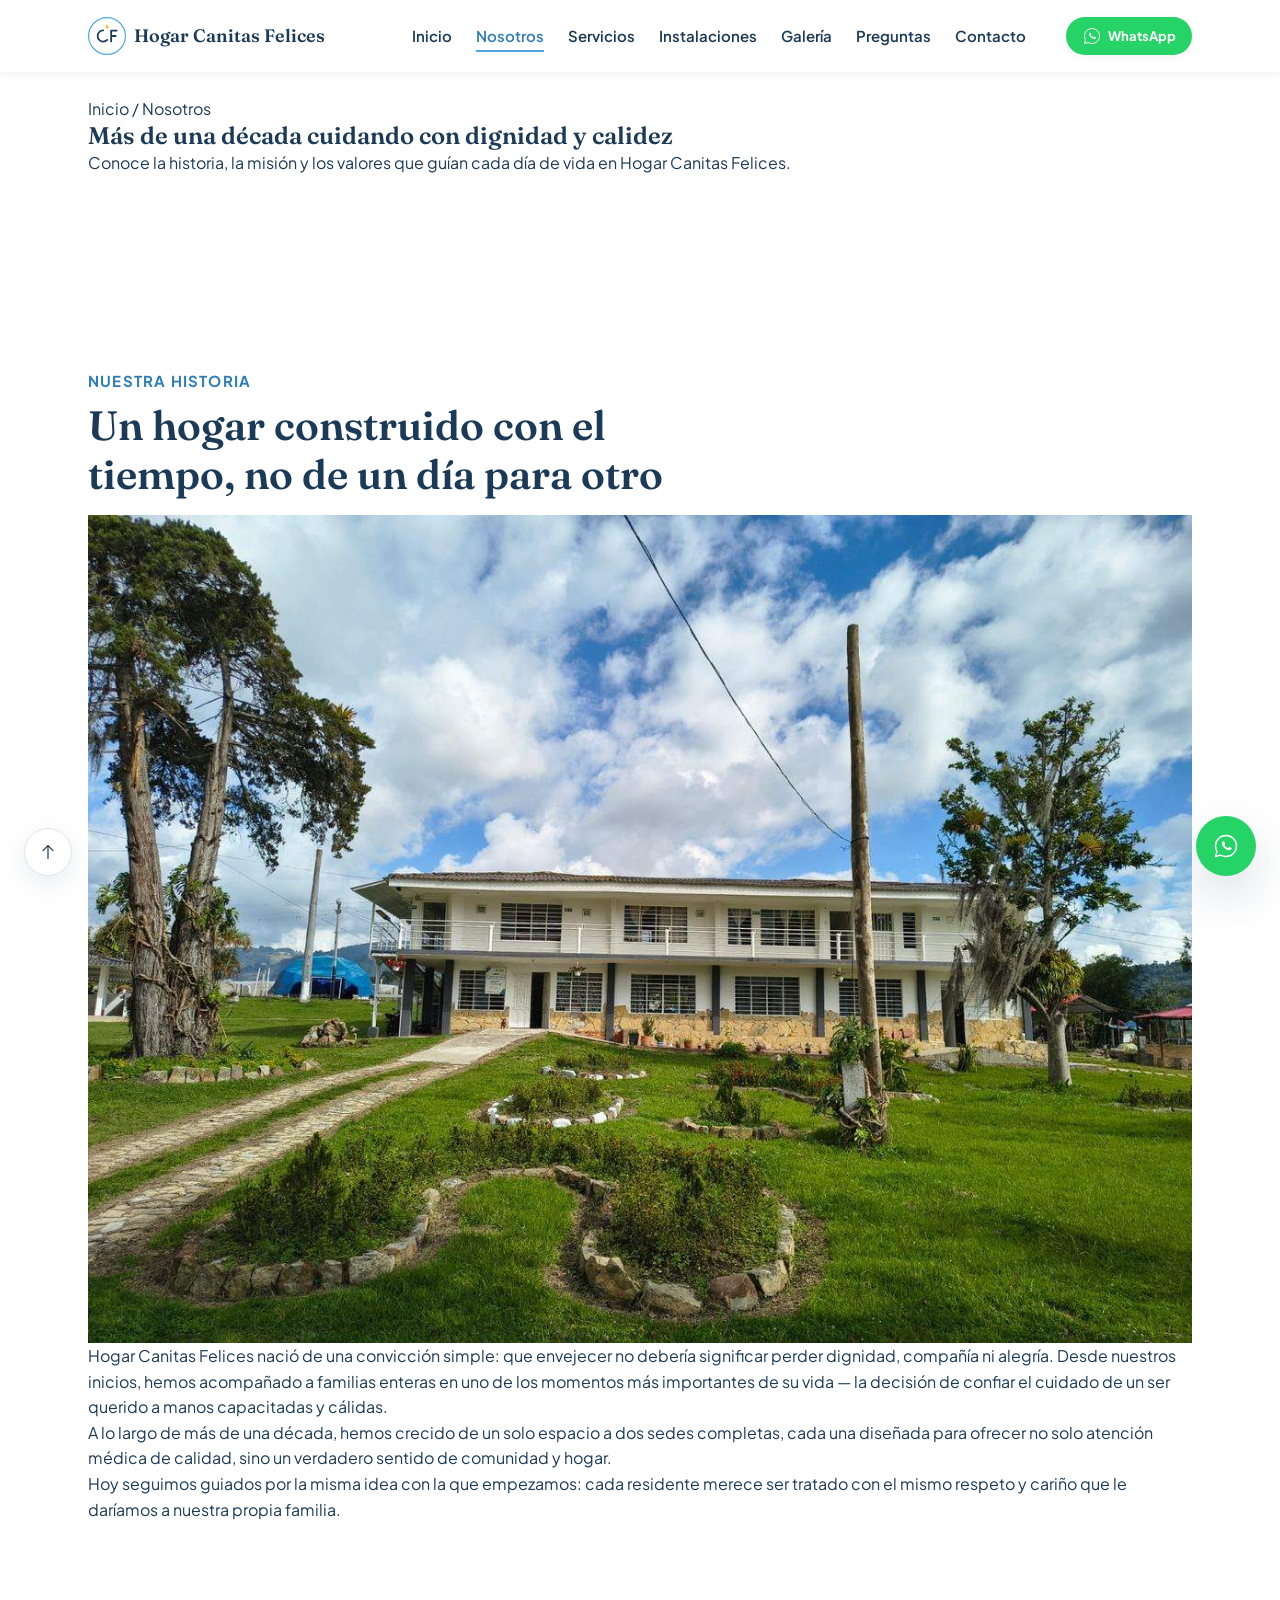
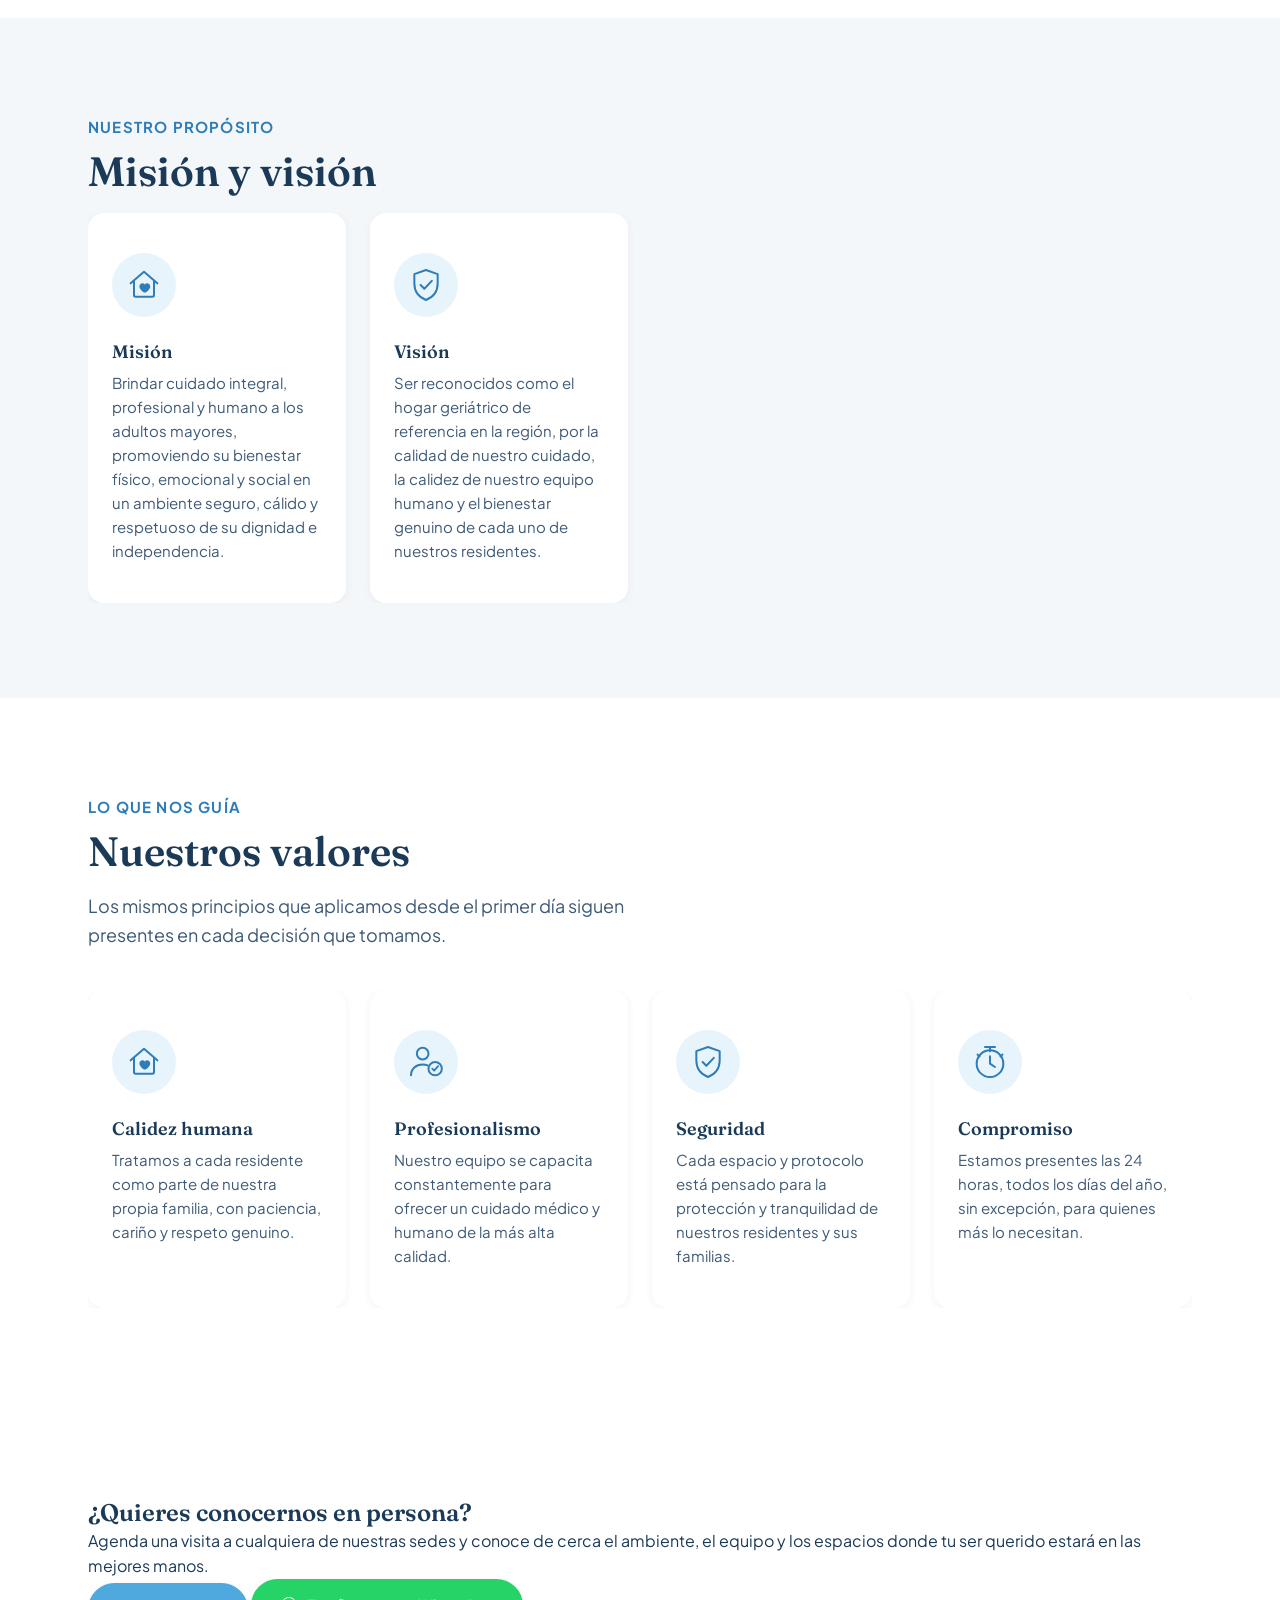
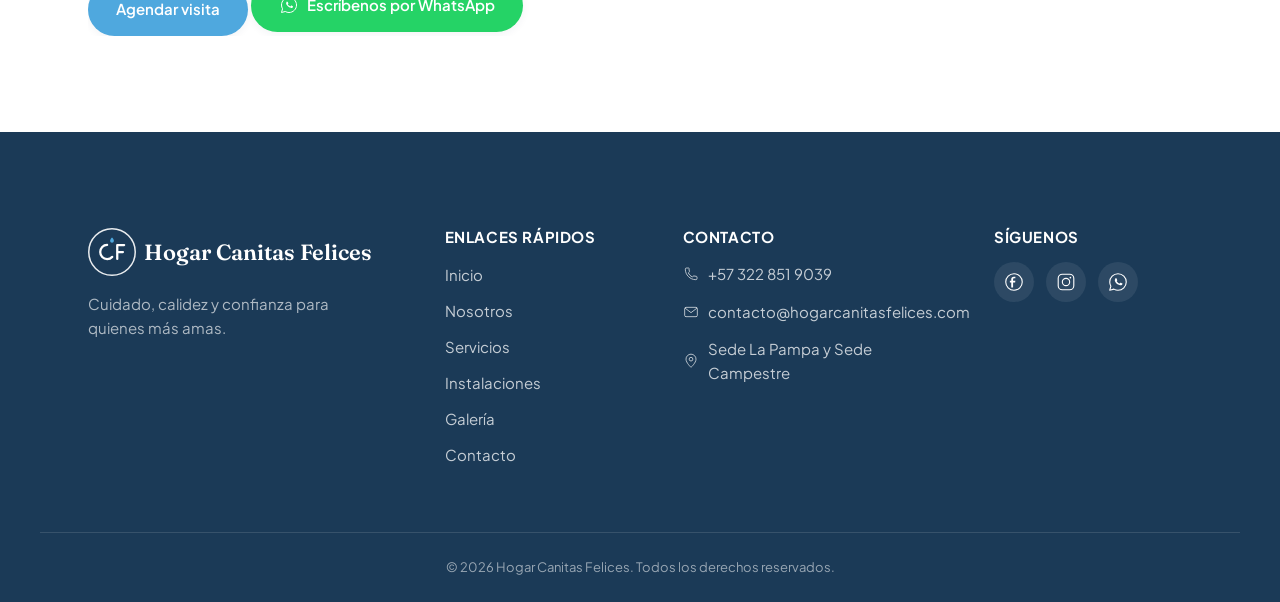
==== nosotros.html @ 900a6303 "fix(navbar): agregar variante --no-hero para paginas internas sin hero La navbar transparente (texto" ====
<!DOCTYPE html>
<html lang="es">
<head>
  <meta charset="UTF-8">
  <meta name="viewport" content="width=device-width, initial-scale=1.0">
  <title>Nosotros | Hogar Canitas Felices</title>
  <meta name="description" content="Conoce la historia, misión, visión y valores de Hogar Canitas Felices. Más de una década cuidando con dignidad y calidez a los adultos mayores.">
  <meta name="keywords" content="hogar geriátrico, historia, misión, visión, valores, Hogar Canitas Felices, cuidado adultos mayores">
  <meta name="author" content="Hogar Canitas Felices">
  <meta name="robots" content="index, follow">

  <!-- Open Graph -->
  <meta property="og:title" content="Nosotros | Hogar Canitas Felices">
  <meta property="og:description" content="Conoce nuestra historia, misión, visión y los valores que guían el cuidado de cada residente.">
  <meta property="og:type" content="website">
  <meta property="og:image" content="img/sedes/campestre/fachada.jpg">
  <meta property="og:locale" content="es_CO">

  <!-- Favicon -->
  <link rel="icon" type="image/x-icon" href="favicon.ico">

  <!-- Preconnect Google Fonts -->
  <link rel="preconnect" href="https://fonts.googleapis.com">
  <link rel="preconnect" href="https://fonts.gstatic.com" crossorigin>
  <link href="https://fonts.googleapis.com/css2?family=Fraunces:opsz,wght@9..144,400;9..144,500;9..144,600;9..144,700&family=Plus+Jakarta+Sans:wght@400;500;600;700&display=swap" rel="stylesheet">

  <!-- Hojas de estilo: mismas del Home + las específicas de esta página -->
  <link rel="stylesheet" href="css/styles.css">
  <link rel="stylesheet" href="css/loader.css">
  <link rel="stylesheet" href="css/navbar.css">
  <link rel="stylesheet" href="css/cards.css">
  <link rel="stylesheet" href="css/page-header.css">
  <link rel="stylesheet" href="css/content-blocks.css">
  <link rel="stylesheet" href="css/nosotros.css">
  <link rel="stylesheet" href="css/footer.css">
  <link rel="stylesheet" href="css/animations.css">
  <link rel="stylesheet" href="css/responsive.css">

  <noscript>
    <style>#loader { display: none !important; }</style>
  </noscript>
</head>
<body>

  <div id="loader" class="loader" role="status" aria-live="polite">
    <div class="loader__content">
      <img src="img/logo/logo.svg" alt="" class="loader__logo" width="56" height="56">
      <span class="loader__spinner" aria-hidden="true"></span>
      <span class="visually-hidden">Cargando Hogar Canitas Felices…</span>
    </div>
  </div>

  <a class="skip-link" href="#contenido-principal">Saltar al contenido principal</a>

  <!-- ===================== NAVBAR ===================== -->
  <header class="navbar navbar--no-hero" id="navbar">
    <div class="navbar__container">
      <a href="index.html" class="navbar__logo" aria-label="Hogar Canitas Felices, ir al inicio">
        <img src="img/logo/logo.svg" alt="Logotipo Hogar Canitas Felices" class="navbar__logo-img" width="48" height="48">
        <span class="navbar__logo-text">Hogar Canitas Felices</span>
      </a>

      <button class="navbar__toggle" id="navbarToggle" aria-label="Abrir menú de navegación" aria-expanded="false" aria-controls="navbarMenu">
        <span class="navbar__toggle-bar"></span>
        <span class="navbar__toggle-bar"></span>
        <span class="navbar__toggle-bar"></span>
      </button>

      <nav class="navbar__menu" id="navbarMenu" aria-label="Navegación principal">
        <ul class="navbar__list">
          <li class="navbar__item"><a href="index.html" class="navbar__link">Inicio</a></li>
          <li class="navbar__item"><a href="nosotros.html" class="navbar__link is-active" aria-current="page">Nosotros</a></li>
          <li class="navbar__item"><a href="servicios.html" class="navbar__link">Servicios</a></li>
          <li class="navbar__item"><a href="index.html#sedes" class="navbar__link">Instalaciones</a></li>
          <li class="navbar__item"><a href="index.html#galeria" class="navbar__link">Galería</a></li>
          <li class="navbar__item"><a href="index.html#faq" class="navbar__link">Preguntas</a></li>
          <li class="navbar__item"><a href="index.html#contacto" class="navbar__link">Contacto</a></li>
        </ul>
        <a
          href="https://wa.me/573228519039?text=Hola%20Hogar%20Canitas%20Felices%2C%20quisiera%20más%20información"
          data-whatsapp-template="default"
          class="navbar__whatsapp"
          target="_blank"
          rel="noopener noreferrer"
          aria-label="Escríbenos por WhatsApp"
        >
          <img src="img/iconos/whatsapp.svg" alt="" class="navbar__whatsapp-icon" width="20" height="20">
          WhatsApp
        </a>
      </nav>
    </div>
  </header>

  <main id="contenido-principal">

    <!-- ===================== ENCABEZADO DE PÁGINA ===================== -->
    <section class="page-header">
      <div class="section__container">
        <p class="page-header__breadcrumb">
          <a href="index.html">Inicio</a>
          <span class="page-header__breadcrumb-separator">/</span>
          <span class="page-header__breadcrumb-current">Nosotros</span>
        </p>
        <h1 class="page-header__title">Más de una década cuidando con dignidad y calidez</h1>
        <p class="page-header__subtitle">Conoce la historia, la misión y los valores que guían cada día de vida en Hogar Canitas Felices.</p>
      </div>
    </section>

    <!-- ===================== HISTORIA =====================
         Contenido de referencia: los datos concretos (año de fundación,
         hitos, cifras) deben ser revisados y ajustados por el negocio
         antes de producción — mismo criterio ya aplicado a imágenes y FAQ. -->
    <section class="about-historia">
      <div class="section__container">
        <p class="section__eyebrow">Nuestra historia</p>
        <h2 class="section__title">Un hogar construido con el tiempo, no de un día para otro</h2>

        <div class="media-text" data-animate="fade-up">
          <div class="media-text__image">
            <img src="img/sedes/campestre/fachada.jpg" alt="Fachada de una de las sedes de Hogar Canitas Felices" loading="lazy">
          </div>
          <div class="media-text__text">
            <p>Hogar Canitas Felices nació de una convicción simple: que envejecer no debería significar perder dignidad, compañía ni alegría. Desde nuestros inicios, hemos acompañado a familias enteras en uno de los momentos más importantes de su vida — la decisión de confiar el cuidado de un ser querido a manos capacitadas y cálidas.</p>
            <p>A lo largo de más de una década, hemos crecido de un solo espacio a dos sedes completas, cada una diseñada para ofrecer no solo atención médica de calidad, sino un verdadero sentido de comunidad y hogar.</p>
            <p>Hoy seguimos guiados por la misma idea con la que empezamos: cada residente merece ser tratado con el mismo respeto y cariño que le daríamos a nuestra propia familia.</p>
          </div>
        </div>
      </div>
    </section>

    <!-- ===================== MISIÓN Y VISIÓN ===================== -->
    <section class="mission" style="background-color: var(--color-gray-light);">
      <div class="section__container">
        <p class="section__eyebrow">Nuestro propósito</p>
        <h2 class="section__title">Misión y visión</h2>

        <div class="why__grid mission-grid" data-animate="fade-up">
          <article class="why-card">
            <div class="why-card__icon">
              <img src="img/iconos/ambiente-familiar.svg" alt="" width="40" height="40">
            </div>
            <h3 class="why-card__title">Misión</h3>
            <p class="why-card__text">Brindar cuidado integral, profesional y humano a los adultos mayores, promoviendo su bienestar físico, emocional y social en un ambiente seguro, cálido y respetuoso de su dignidad e independencia.</p>
          </article>

          <article class="why-card">
            <div class="why-card__icon">
              <img src="img/iconos/espacios-seguros.svg" alt="" width="40" height="40">
            </div>
            <h3 class="why-card__title">Visión</h3>
            <p class="why-card__text">Ser reconocidos como el hogar geriátrico de referencia en la región, por la calidad de nuestro cuidado, la calidez de nuestro equipo humano y el bienestar genuino de cada uno de nuestros residentes.</p>
          </article>
        </div>
      </div>
    </section>

    <!-- ===================== VALORES ===================== -->
    <section class="values">
      <div class="section__container">
        <p class="section__eyebrow">Lo que nos guía</p>
        <h2 class="section__title">Nuestros valores</h2>
        <p class="section__description">Los mismos principios que aplicamos desde el primer día siguen presentes en cada decisión que tomamos.</p>

        <div class="why__grid" data-animate="fade-up">
          <article class="why-card" data-animate-delay="1">
            <div class="why-card__icon">
              <img src="img/iconos/ambiente-familiar.svg" alt="" width="40" height="40">
            </div>
            <h3 class="why-card__title">Calidez humana</h3>
            <p class="why-card__text">Tratamos a cada residente como parte de nuestra propia familia, con paciencia, cariño y respeto genuino.</p>
          </article>

          <article class="why-card" data-animate-delay="2">
            <div class="why-card__icon">
              <img src="img/iconos/personal-capacitado.svg" alt="" width="40" height="40">
            </div>
            <h3 class="why-card__title">Profesionalismo</h3>
            <p class="why-card__text">Nuestro equipo se capacita constantemente para ofrecer un cuidado médico y humano de la más alta calidad.</p>
          </article>

          <article class="why-card" data-animate-delay="3">
            <div class="why-card__icon">
              <img src="img/iconos/espacios-seguros.svg" alt="" width="40" height="40">
            </div>
            <h3 class="why-card__title">Seguridad</h3>
            <p class="why-card__text">Cada espacio y protocolo está pensado para la protección y tranquilidad de nuestros residentes y sus familias.</p>
          </article>

          <article class="why-card" data-animate-delay="4">
            <div class="why-card__icon">
              <img src="img/iconos/reloj-24h.svg" alt="" width="40" height="40">
            </div>
            <h3 class="why-card__title">Compromiso</h3>
            <p class="why-card__text">Estamos presentes las 24 horas, todos los días del año, sin excepción, para quienes más lo necesitan.</p>
          </article>
        </div>
      </div>
    </section>

    <!-- ===================== CTA FINAL ===================== -->
    <section class="about-cta-section">
      <div class="section__container">
        <div class="about-cta" data-animate="fade-up">
          <h2 class="about-cta__title">¿Quieres conocernos en persona?</h2>
          <p class="about-cta__text">Agenda una visita a cualquiera de nuestras sedes y conoce de cerca el ambiente, el equipo y los espacios donde tu ser querido estará en las mejores manos.</p>
          <div class="about-cta__actions">
            <a href="index.html#contacto" class="btn btn--primary">Agendar visita</a>
            <a
              href="https://wa.me/573228519039?text=Hola%20Hogar%20Canitas%20Felices%2C%20quisiera%20más%20información"
              data-whatsapp-template="default"
              class="btn btn--whatsapp"
              target="_blank"
              rel="noopener noreferrer"
            >
              <img src="img/iconos/whatsapp.svg" alt="" class="btn__icon" width="20" height="20">
              Escríbenos por WhatsApp
            </a>
          </div>
        </div>
      </div>
    </section>

  </main>

  <!-- ===================== FOOTER ===================== -->
  <footer class="footer">
    <div class="footer__container">
      <div class="footer__brand">
        <a href="index.html" class="footer__logo">
          <img src="img/logo/logo-blanco.svg" alt="Logotipo Hogar Canitas Felices" width="48" height="48">
          <span>Hogar Canitas Felices</span>
        </a>
        <p class="footer__tagline">Cuidado, calidez y confianza para quienes más amas.</p>
      </div>

      <nav class="footer__links" aria-label="Enlaces rápidos">
        <h3 class="footer__heading">Enlaces rápidos</h3>
        <ul>
          <li><a href="index.html">Inicio</a></li>
          <li><a href="nosotros.html">Nosotros</a></li>
          <li><a href="servicios.html">Servicios</a></li>
          <li><a href="index.html#sedes">Instalaciones</a></li>
          <li><a href="index.html#galeria">Galería</a></li>
          <li><a href="index.html#contacto">Contacto</a></li>
        </ul>
      </nav>

      <div class="footer__contact">
        <h3 class="footer__heading">Contacto</h3>
        <ul>
          <li>
            <a href="tel:+573228519039">
              <img src="img/iconos/telefono.svg" alt="" width="16" height="16"> +57 322 851 9039
            </a>
          </li>
          <li>
            <a href="mailto:contacto@hogarcanitasfelices.com">
              <img src="img/iconos/correo.svg" alt="" width="16" height="16"> contacto@hogarcanitasfelices.com
            </a>
          </li>
          <li>
            <img src="img/iconos/ubicacion.svg" alt="" width="16" height="16"> Sede La Pampa y Sede Campestre
          </li>
        </ul>
      </div>

      <div class="footer__social">
        <h3 class="footer__heading">Síguenos</h3>
        <div class="footer__social-icons">
          <a href="#" aria-label="Facebook de Hogar Canitas Felices" target="_blank" rel="noopener noreferrer">
            <img src="img/iconos/facebook.svg" alt="" width="22" height="22">
          </a>
          <a href="#" aria-label="Instagram de Hogar Canitas Felices" target="_blank" rel="noopener noreferrer">
            <img src="img/iconos/instagram.svg" alt="" width="22" height="22">
          </a>
          <a href="https://wa.me/573228519039" data-whatsapp-template="plano" aria-label="WhatsApp de Hogar Canitas Felices" target="_blank" rel="noopener noreferrer">
            <img src="img/iconos/whatsapp.svg" alt="" width="22" height="22">
          </a>
        </div>
      </div>
    </div>

    <div class="footer__bottom">
      <p>&copy; <span id="currentYear"></span> Hogar Canitas Felices. Todos los derechos reservados.</p>
    </div>
  </footer>

  <a
    href="https://wa.me/573228519039?text=Hola%20Hogar%20Canitas%20Felices%2C%20quisiera%20más%20información"
    data-whatsapp-template="default"
    class="whatsapp-float"
    id="whatsappFloat"
    target="_blank"
    rel="noopener noreferrer"
    aria-label="Escríbenos por WhatsApp"
  >
    <span class="whatsapp-float__tooltip" aria-hidden="true">Escríbenos por WhatsApp</span>
    <img src="img/iconos/whatsapp.svg" alt="" width="28" height="28">
  </a>

  <button
    type="button"
    class="scroll-top"
    id="scrollTop"
    aria-label="Volver arriba"
  >
    <img src="img/iconos/flecha-arriba.svg" alt="" width="22" height="22">
  </button>

  <!-- Scripts: los mismos del Home. gallery.js, lightbox.js y faq.js se
       omiten a propósito — esta página no tiene galería ni FAQ propios. -->
  <script src="js/utils.js" defer></script>
  <script src="js/loader.js" defer></script>
  <script src="js/navbar.js" defer></script>
  <script src="js/scroll.js" defer></script>
  <script src="js/whatsapp.js" defer></script>
  <script src="js/animations.js" defer></script>
  <script src="js/app.js" defer></script>
</body>
</html>
---- css/styles.css ----
/* =====================================================================
   CANITAS FELICES — styles.css
   Hoja base: variables de diseño, reset, tipografía y utilidades globales.
   Los estilos específicos de cada componente viven en su propio archivo
   (navbar.css, banner.css, cards.css, gallery.css, footer.css, etc.)
   ===================================================================== */

/* ---------------------------------------------------------------------
   1. VARIABLES DE DISEÑO (Design Tokens)
   --------------------------------------------------------------------- */
:root {
  /* Paleta principal */
  --color-sky: #4FA8DE;          /* Azul cielo — color de marca */
  --color-sky-light: #E8F4FC;    /* Azul cielo muy claro — fondos suaves */
  --color-sky-dark: #2E7DB8;     /* Azul cielo oscurecido — hover/estados */
  --color-white: #FFFFFF;

  /* Colores de apoyo */
  --color-navy: #1B3A57;         /* Azul oscuro — texto principal, navbar sólida */
  --color-navy-soft: #3D5A76;    /* Azul oscuro suavizado — texto secundario */
  --color-gray-light: #F4F7FA;   /* Gris muy claro — fondos alternos de sección */
  --color-gray-border: #DDE6ED;  /* Bordes y divisores sutiles */
  --color-whatsapp: #25D366;     /* Verde — exclusivo para acciones de WhatsApp */
  --color-whatsapp-dark: #1EBA59;
  --color-star: #F5B942;         /* Dorado cálido — calificaciones */

  /* Tipografía */
  --font-display: 'Fraunces', Georgia, 'Times New Roman', serif;
  --font-body: 'Plus Jakarta Sans', -apple-system, BlinkMacSystemFont, 'Segoe UI', sans-serif;

  /* Escala tipográfica */
  --fs-xs: 0.8125rem;   /* 13px */
  --fs-sm: 0.9375rem;   /* 15px */
  --fs-base: 1rem;      /* 16px */
  --fs-md: 1.125rem;    /* 18px */
  --fs-lg: 1.375rem;    /* 22px */
  --fs-xl: 1.75rem;     /* 28px */
  --fs-2xl: 2.25rem;    /* 36px */
  --fs-3xl: 3rem;       /* 48px */
  --fs-4xl: 3.75rem;    /* 60px */

  /* Espaciado */
  --space-xs: 0.5rem;
  --space-sm: 1rem;
  --space-md: 1.5rem;
  --space-lg: 2.5rem;
  --space-xl: 4rem;
  --space-2xl: 6rem;

  /* Layout */
  --container-width: 1200px;
  --container-padding: clamp(1.25rem, 4vw, 3rem);

  /* Bordes y sombras */
  --radius-sm: 8px;
  --radius-md: 16px;
  --radius-lg: 28px;
  --radius-full: 999px;
  --shadow-sm: 0 2px 8px rgba(27, 58, 87, 0.06);
  --shadow-md: 0 8px 24px rgba(27, 58, 87, 0.10);
  --shadow-lg: 0 20px 48px rgba(27, 58, 87, 0.16);

  /* Transiciones */
  --transition-fast: 0.2s ease;
  --transition-base: 0.35s ease;
  --transition-slow: 0.6s cubic-bezier(0.22, 1, 0.36, 1);

  /* Altura de referencia de la navbar (usada por banner y scripts de scroll) */
  --navbar-height: 84px;
}

/* ---------------------------------------------------------------------
   2. RESET Y BASE
   --------------------------------------------------------------------- */
*,
*::before,
*::after {
  box-sizing: border-box;
  margin: 0;
  padding: 0;
}

html {
  scroll-behavior: smooth;
  scroll-padding-top: var(--navbar-height);
}

body {
  font-family: var(--font-body);
  font-size: var(--fs-base);
  line-height: 1.6;
  color: var(--color-navy);
  background-color: var(--color-white);
  -webkit-font-smoothing: antialiased;
  -moz-osx-font-smoothing: grayscale;
  overflow-x: hidden;
}

img {
  max-width: 100%;
  display: block;
}

a {
  color: inherit;
  text-decoration: none;
}

ul,
ol {
  list-style: none;
}

button {
  font-family: inherit;
  cursor: pointer;
  border: none;
  background: none;
}

input,
textarea,
button {
  font-family: inherit;
  font-size: inherit;
}

h1, h2, h3, h4, h5, h6 {
  font-family: var(--font-display);
  font-weight: 600;
  line-height: 1.2;
  color: var(--color-navy);
}

/* Respeta la preferencia de movimiento reducido del usuario */
@media (prefers-reduced-motion: reduce) {
  html {
    scroll-behavior: auto;
  }
  *,
  *::before,
  *::after {
    animation-duration: 0.01ms !important;
    animation-iteration-count: 1 !important;
    transition-duration: 0.01ms !important;
    scroll-behavior: auto !important;
  }
}

/* Estado de foco visible para navegación por teclado (accesibilidad) */
a:focus-visible,
button:focus-visible,
input:focus-visible,
textarea:focus-visible {
  outline: 3px solid var(--color-sky-dark);
  outline-offset: 3px;
  border-radius: var(--radius-sm);
}

/* Sobre fondos oscuros (hero, tarjetas de sede, footer, lightbox) el
   outline azul oscuro por defecto pierde contraste contra el propio
   fondo (ambos son tonos de azul similares) — se usa blanco en su lugar. */
.banner :focus-visible,
.location-card :focus-visible,
.footer :focus-visible,
.lightbox :focus-visible {
  outline-color: var(--color-white);
}

/* Enlace "saltar al contenido" — visible solo al enfocarse con teclado */
.skip-link {
  position: absolute;
  top: -100px;
  left: var(--space-sm);
  z-index: 1000;
  background: var(--color-navy);
  color: var(--color-white);
  padding: var(--space-xs) var(--space-md);
  border-radius: var(--radius-sm);
  transition: top var(--transition-fast);
}

.skip-link:focus {
  top: var(--space-sm);
}

/* ---------------------------------------------------------------------
   3. LAYOUT / CONTENEDORES
   --------------------------------------------------------------------- */
.section__container {
  width: 100%;
  max-width: var(--container-width);
  margin-inline: auto;
  padding-inline: var(--container-padding);
}

section {
  padding-block: var(--space-2xl);
}

/* ---------------------------------------------------------------------
   4. TIPOGRAFÍA DE SECCIÓN (reutilizable en Servicios, Sedes, Galería...)
   --------------------------------------------------------------------- */
.section__eyebrow {
  display: inline-block;
  font-family: var(--font-body);
  font-size: var(--fs-sm);
  font-weight: 700;
  letter-spacing: 0.08em;
  text-transform: uppercase;
  color: var(--color-sky-dark);
  margin-bottom: var(--space-xs);
}

.section__title {
  font-size: clamp(var(--fs-2xl), 3.2vw, var(--fs-3xl));
  color: var(--color-navy);
  max-width: 42rem;
  margin-bottom: var(--space-sm);
}

.section__description {
  font-size: var(--fs-md);
  color: var(--color-navy-soft);
  max-width: 38rem;
  margin-bottom: var(--space-lg);
}

/* Secciones con fondo alterno para crear ritmo visual al hacer scroll */
.why,
.locations,
.testimonials {
  background-color: var(--color-gray-light);
}

/* ---------------------------------------------------------------------
   5. BOTONES (utilidades compartidas por banner, cards y contacto)
   --------------------------------------------------------------------- */
.btn {
  display: inline-flex;
  align-items: center;
  justify-content: center;
  gap: var(--space-xs);
  padding: 0.9rem 1.75rem;
  font-size: var(--fs-sm);
  font-weight: 600;
  border-radius: var(--radius-full);
  transition: transform var(--transition-fast), box-shadow var(--transition-fast), background-color var(--transition-fast);
  white-space: nowrap;
}

.btn--primary {
  background-color: var(--color-sky);
  color: var(--color-white);
  box-shadow: var(--shadow-sm);
}

.btn--primary:hover {
  background-color: var(--color-sky-dark);
  box-shadow: var(--shadow-md);
  transform: translateY(-2px);
}

.btn--outline {
  background-color: transparent;
  color: var(--color-navy);
  border: 1.5px solid var(--color-gray-border);
}

.btn--outline:hover {
  border-color: var(--color-sky);
  color: var(--color-sky-dark);
  transform: translateY(-2px);
}

.btn--whatsapp {
  background-color: var(--color-whatsapp);
  color: var(--color-white);
  box-shadow: var(--shadow-sm);
}

.btn--whatsapp:hover {
  background-color: var(--color-whatsapp-dark);
  box-shadow: var(--shadow-md);
  transform: translateY(-2px);
}

.btn__icon {
  filter: brightness(0) invert(1);
}

/* ---------------------------------------------------------------------
   6. BOTÓN FLOTANTE DE WHATSAPP
   Nota: la animación de pulso (@keyframes whatsappPulse) vive en
   animations.css; aquí solo va la apariencia y posición base.
   La visibilidad la controla whatsapp.js alternando
   .whatsapp-float--visible según el scroll.
   --------------------------------------------------------------------- */
.whatsapp-float {
  position: fixed;
  right: var(--space-md);
  bottom: var(--space-md);
  z-index: 850;
  display: flex;
  align-items: center;
  justify-content: center;
  width: 60px;
  height: 60px;
  border-radius: var(--radius-full);
  background-color: var(--color-whatsapp);
  box-shadow: var(--shadow-lg);

  /* Oculto por defecto: whatsapp.js lo revela al salir del Hero */
  opacity: 0;
  transform: scale(0.8);
  pointer-events: none;
  transition: opacity var(--transition-base), transform var(--transition-base), background-color var(--transition-fast);
}

.whatsapp-float img {
  filter: brightness(0) invert(1);
}

.whatsapp-float:hover {
  background-color: var(--color-whatsapp-dark);
}

/* Tooltip: CSS puro (no depende de whatsapp.js para mostrarse/ocultarse),
   funciona incluso si JavaScript falla. El texto ya existe de forma
   accesible en el aria-label del enlace; este span es refuerzo visual,
   por eso aria-hidden="true". */
.whatsapp-float__tooltip {
  position: absolute;
  right: calc(100% + 12px);
  top: 50%;
  transform: translateY(-50%) translateX(4px);
  background-color: var(--color-navy);
  color: var(--color-white);
  font-size: var(--fs-xs);
  font-weight: 600;
  padding: 0.45rem 0.85rem;
  border-radius: var(--radius-sm);
  white-space: nowrap;
  box-shadow: var(--shadow-sm);
  opacity: 0;
  pointer-events: none;
  transition: opacity var(--transition-fast), transform var(--transition-fast);
}

.whatsapp-float:hover .whatsapp-float__tooltip,
.whatsapp-float:focus-visible .whatsapp-float__tooltip {
  opacity: 1;
  transform: translateY(-50%) translateX(0);
}

.whatsapp-float--visible {
  opacity: 1;
  transform: scale(1);
  pointer-events: auto;
}

/* ---------------------------------------------------------------------
   6b. BOTÓN FLOTANTE — VOLVER ARRIBA
   Mismo patrón que .whatsapp-float (oculto por defecto, revelado por
   scroll.js), en la esquina opuesta para no superponerse nunca entre sí.
   Es un botón secundario (48px vs. 60px de WhatsApp) porque su acción
   es de conveniencia, no la conversión principal del sitio.
   --------------------------------------------------------------------- */
.scroll-top {
  position: fixed;
  left: var(--space-md);
  bottom: var(--space-md);
  z-index: 850;
  display: flex;
  align-items: center;
  justify-content: center;
  width: 48px;
  height: 48px;
  border-radius: var(--radius-full);
  background-color: var(--color-white);
  border: 1.5px solid var(--color-gray-border);
  box-shadow: var(--shadow-md);

  /* Oculto por defecto: scroll.js lo revela al salir del Hero */
  opacity: 0;
  transform: translateY(8px);
  pointer-events: none;
  transition: opacity var(--transition-base), transform var(--transition-base), border-color var(--transition-fast);
}

.scroll-top:hover {
  border-color: var(--color-sky);
  transform: translateY(-2px);
}

.scroll-top--visible {
  opacity: 1;
  transform: translateY(0);
  pointer-events: auto;
}

/* ---------------------------------------------------------------------
   7. UTILIDADES GENERALES
   --------------------------------------------------------------------- */
.visually-hidden {
  position: absolute;
  width: 1px;
  height: 1px;
  overflow: hidden;
  clip: rect(0 0 0 0);
  white-space: nowrap;
}
---- css/loader.css ----
/* =====================================================================
   CANITAS FELICES — loader.css
   Pantalla de carga inicial. No estaba en la arquitectura original del
   Sprint 1 (igual que contact.css) — se agrega como componente propio
   en vez de mezclarse con styles.css, siguiendo ADR-002/ADR-003.
   ===================================================================== */

.loader {
  position: fixed;
  inset: 0;
  z-index: 2000; /* por encima de navbar (900) y whatsapp-float (850) */
  display: flex;
  align-items: center;
  justify-content: center;
  background-color: var(--color-white);
  opacity: 1;
  visibility: visible;
  transition: opacity var(--transition-slow), visibility var(--transition-slow);
}

/* Estado de salida, activado por loader.js */
.loader--hidden {
  opacity: 0;
  visibility: hidden;
  pointer-events: none;
}

.loader__content {
  display: flex;
  flex-direction: column;
  align-items: center;
  gap: var(--space-md);
}

.loader__logo {
  animation: loaderPulse 1.6s ease-in-out infinite;
}

.loader__spinner {
  width: 32px;
  height: 32px;
  border-radius: var(--radius-full);
  border: 3px solid var(--color-sky-light);
  border-top-color: var(--color-sky);
  animation: loaderSpin 0.8s linear infinite;
}

@keyframes loaderSpin {
  to {
    transform: rotate(360deg);
  }
}

@keyframes loaderPulse {
  0%,
  100% {
    opacity: 1;
  }
  50% {
    opacity: 0.6;
  }
}

/* prefers-reduced-motion ya está cubierto globalmente en styles.css
   (fuerza animation-duration/transition-duration casi a cero), por lo
   que el spinner y el pulso quedan efectivamente estáticos sin
   necesidad de una regla adicional aquí. */
---- css/navbar.css ----
/* =====================================================================
   CANITAS FELICES — navbar.css
   Navbar transparente sobre el hero; se vuelve sólida al hacer scroll
   (la clase .navbar--scrolled la agrega navbar.js).
   ===================================================================== */

.navbar {
  position: fixed;
  top: 0;
  left: 0;
  width: 100%;
  height: var(--navbar-height);
  z-index: 900;
  background-color: transparent;
  transition: background-color var(--transition-base), box-shadow var(--transition-base), height var(--transition-base);
}

.navbar__container {
  max-width: var(--container-width);
  height: 100%;
  margin-inline: auto;
  padding-inline: var(--container-padding);
  display: flex;
  align-items: center;
  justify-content: space-between;
  gap: var(--space-md);
}

/* --- Estado sólido, aplicado por JS cuando hay scroll --- */
.navbar--scrolled,
.navbar--no-hero {
  background-color: rgba(255, 255, 255, 0.92);
  backdrop-filter: blur(10px);
  box-shadow: var(--shadow-sm);
  height: 72px;
}

/* --- Logotipo --- */
.navbar__logo {
  display: flex;
  align-items: center;
  gap: var(--space-xs);
  flex-shrink: 0;
}

.navbar__logo-img {
  width: 44px;
  height: 44px;
  object-fit: contain;
  transition: width var(--transition-base), height var(--transition-base);
}

.navbar--scrolled .navbar__logo-img,
.navbar--no-hero .navbar__logo-img {
  width: 38px;
  height: 38px;
}

.navbar__logo-text {
  font-family: var(--font-display);
  font-size: var(--fs-md);
  font-weight: 600;
  color: var(--color-white);
  transition: color var(--transition-base);
}

.navbar--scrolled .navbar__logo-text,
.navbar--no-hero .navbar__logo-text {
  color: var(--color-navy);
}

/* --- Menú de navegación --- */
.navbar__menu {
  display: flex;
  align-items: center;
  gap: var(--space-lg);
}

.navbar__list {
  display: flex;
  align-items: center;
  gap: var(--space-md);
}

.navbar__link {
  position: relative;
  font-size: var(--fs-sm);
  font-weight: 600;
  color: var(--color-white);
  padding-block: 0.4rem;
  transition: color var(--transition-fast);
}

.navbar__link::after {
  content: '';
  position: absolute;
  left: 0;
  bottom: 0;
  width: 0;
  height: 2px;
  background-color: var(--color-sky);
  transition: width var(--transition-fast);
}

.navbar__link:hover::after,
.navbar__link:focus-visible::after {
  width: 100%;
}

/* Enlace de la sección actualmente visible (scrollspy, ver navbar.js) */
.navbar__link.is-active {
  color: var(--color-sky);
}

.navbar--scrolled .navbar__link.is-active,
.navbar--no-hero .navbar__link.is-active {
  color: var(--color-sky-dark);
}

.navbar__link.is-active::after {
  width: 100%;
}

.navbar--scrolled .navbar__link,
.navbar--no-hero .navbar__link {
  color: var(--color-navy);
}

.navbar--scrolled .navbar__link:hover,
.navbar--no-hero .navbar__link:hover {
  color: var(--color-sky-dark);
}

/* --- Botón de WhatsApp en la navbar --- */
.navbar__whatsapp {
  display: flex;
  align-items: center;
  gap: 0.4rem;
  background-color: var(--color-whatsapp);
  color: var(--color-white);
  font-size: var(--fs-xs);
  font-weight: 700;
  padding: 0.55rem 1rem;
  border-radius: var(--radius-full);
  box-shadow: var(--shadow-sm);
  transition: background-color var(--transition-fast), transform var(--transition-fast);
  flex-shrink: 0;
}

.navbar__whatsapp:hover {
  background-color: var(--color-whatsapp-dark);
  transform: translateY(-2px);
}

.navbar__whatsapp-icon {
  filter: brightness(0) invert(1);
}

/* --- Botón hamburguesa (oculto en escritorio, ver responsive.css) --- */
.navbar__toggle {
  display: none;
  flex-direction: column;
  justify-content: center;
  gap: 5px;
  width: 40px;
  height: 40px;
  padding: 8px;
  border-radius: var(--radius-sm);
}

.navbar__toggle-bar {
  display: block;
  width: 100%;
  height: 2px;
  background-color: var(--color-white);
  border-radius: var(--radius-full);
  transition: background-color var(--transition-base), transform var(--transition-fast), opacity var(--transition-fast);
}

.navbar--scrolled .navbar__toggle-bar,
.navbar--no-hero .navbar__toggle-bar {
  background-color: var(--color-navy);
}

/* Estado abierto del ícono hamburguesa -> X (clase agregada por navbar.js) */
.navbar__toggle.is-active .navbar__toggle-bar:nth-child(1) {
  transform: translateY(7px) rotate(45deg);
}

.navbar__toggle.is-active .navbar__toggle-bar:nth-child(2) {
  opacity: 0;
}

.navbar__toggle.is-active .navbar__toggle-bar:nth-child(3) {
  transform: translateY(-7px) rotate(-45deg);
}

/* Cuando navbar.js mueve el foco a una sección completa (navegación por
   ancla accesible), se omite el outline nativo: el propósito es que Tab
   continúe desde ahí, no ofrecer un control visualmente interactivo. */
main section[tabindex="-1"]:focus {
  outline: none;
}
---- css/cards.css ----
/* =====================================================================
   CANITAS FELICES — cards.css
   Estilos de todas las tarjetas del sitio: why-card, service-card,
   location-card y testimonial-card.
   ===================================================================== */

/* ---------------------------------------------------------------------
   1. WHY CARD — "¿Por qué elegir Canitas Felices?"
   --------------------------------------------------------------------- */
.why__grid {
  display: grid;
  grid-template-columns: repeat(4, 1fr);
  gap: var(--space-md);
}

.why-card {
  background-color: var(--color-white);
  border-radius: var(--radius-md);
  padding: var(--space-lg) var(--space-md);
  box-shadow: var(--shadow-sm);
  transition: transform var(--transition-base), box-shadow var(--transition-base);
}

.why-card:hover {
  transform: translateY(-6px);
  box-shadow: var(--shadow-md);
}

.why-card__icon {
  display: flex;
  align-items: center;
  justify-content: center;
  width: 64px;
  height: 64px;
  border-radius: var(--radius-full);
  background-color: var(--color-sky-light);
  margin-bottom: var(--space-md);
}

.why-card__title {
  font-size: var(--fs-md);
  margin-bottom: var(--space-xs);
}

.why-card__text {
  font-size: var(--fs-sm);
  color: var(--color-navy-soft);
  line-height: 1.6;
}

/* ---------------------------------------------------------------------
   2. SERVICE CARD — Servicios
   --------------------------------------------------------------------- */
.services__grid {
  display: grid;
  grid-template-columns: repeat(3, 1fr);
  gap: var(--space-md);
}

.service-card {
  background-color: var(--color-white);
  border: 1px solid var(--color-gray-border);
  border-radius: var(--radius-md);
  overflow: hidden;
  transition: transform var(--transition-base), box-shadow var(--transition-base), border-color var(--transition-base);
}

.service-card:hover {
  transform: translateY(-6px);
  box-shadow: var(--shadow-md);
  border-color: transparent;
}

.service-card__image {
  height: 200px;
  overflow: hidden;
}

.service-card__image img {
  width: 100%;
  height: 100%;
  object-fit: cover;
  transition: transform var(--transition-slow);
}

.service-card:hover .service-card__image img {
  transform: scale(1.08);
}

.service-card__body {
  padding: var(--space-md);
}

.service-card__title {
  font-size: var(--fs-lg);
  margin-bottom: var(--space-xs);
}

.service-card__text {
  font-size: var(--fs-sm);
  color: var(--color-navy-soft);
  line-height: 1.6;
  margin-bottom: var(--space-sm);
}

.service-card__link {
  display: inline-block;
  font-size: var(--fs-sm);
  font-weight: 700;
  color: var(--color-sky-dark);
  transition: gap var(--transition-fast), color var(--transition-fast);
}

.service-card__link:hover {
  color: var(--color-navy);
}

/* ---------------------------------------------------------------------
   3. LOCATION CARD — Sedes
   --------------------------------------------------------------------- */
.locations__grid {
  display: grid;
  grid-template-columns: repeat(2, 1fr);
  gap: var(--space-lg);
}

.location-card {
  position: relative;
  border-radius: var(--radius-lg);
  overflow: hidden;
  box-shadow: var(--shadow-md);
  min-height: 420px;
  display: flex;
  align-items: flex-end;
}

.location-card__image {
  position: absolute;
  inset: 0;
}

.location-card__image img {
  width: 100%;
  height: 100%;
  object-fit: cover;
  transition: transform var(--transition-slow);
}

.location-card:hover .location-card__image img {
  transform: scale(1.06);
}

.location-card::after {
  content: '';
  position: absolute;
  inset: 0;
  background: linear-gradient(180deg, rgba(27, 58, 87, 0) 40%, rgba(27, 58, 87, 0.85) 100%);
  z-index: 1;
}

.location-card__body {
  position: relative;
  z-index: 2;
  padding: var(--space-lg);
  color: var(--color-white);
}

.location-card__title {
  font-size: var(--fs-xl);
  color: var(--color-white);
  margin-bottom: var(--space-xs);
}

.location-card__text {
  font-size: var(--fs-sm);
  color: rgba(255, 255, 255, 0.88);
  margin-bottom: var(--space-md);
  max-width: 34ch;
}

.location-card .btn--outline {
  border-color: rgba(255, 255, 255, 0.6);
  color: var(--color-white);
}

.location-card .btn--outline:hover {
  background-color: var(--color-white);
  color: var(--color-navy);
  border-color: var(--color-white);
}

/* ---------------------------------------------------------------------
   4. TESTIMONIAL CARD — Testimonios
   --------------------------------------------------------------------- */
.testimonials__grid {
  display: grid;
  grid-template-columns: repeat(3, 1fr);
  gap: var(--space-md);
}

.testimonial-card {
  background-color: var(--color-white);
  border-radius: var(--radius-md);
  padding: var(--space-lg) var(--space-md);
  box-shadow: var(--shadow-sm);
  display: flex;
  flex-direction: column;
  transition: transform var(--transition-base), box-shadow var(--transition-base);
}

.testimonial-card:hover {
  transform: translateY(-6px);
  box-shadow: var(--shadow-md);
}

.testimonial-card__rating {
  display: flex;
  gap: 0.2rem;
  margin-bottom: var(--space-sm);
}

.testimonial-card__text {
  font-size: var(--fs-sm);
  color: var(--color-navy-soft);
  line-height: 1.7;
  font-style: italic;
  margin-bottom: var(--space-md);
  flex-grow: 1;
}

.testimonial-card__author {
  display: flex;
  align-items: center;
  gap: var(--space-xs);
  padding-top: var(--space-sm);
  border-top: 1px solid var(--color-gray-border);
}

.testimonial-card__avatar {
  width: 46px;
  height: 46px;
  border-radius: var(--radius-full);
  object-fit: cover;
}

.testimonial-card__name {
  font-size: var(--fs-sm);
  font-weight: 700;
  color: var(--color-navy);
}

.testimonial-card__relation {
  font-size: var(--fs-xs);
  color: var(--color-navy-soft);
}
---- css/footer.css ----
/* =====================================================================
   CANITAS FELICES — footer.css
   Pie de página con marca, enlaces rápidos, contacto y redes sociales.
   ===================================================================== */

.footer {
  background-color: var(--color-navy);
  color: rgba(255, 255, 255, 0.85);
  padding-top: var(--space-2xl);
}

.footer__container {
  max-width: var(--container-width);
  margin-inline: auto;
  padding-inline: var(--container-padding);
  display: grid;
  grid-template-columns: 1.6fr 1fr 1.2fr 1fr;
  gap: var(--space-lg);
  padding-bottom: var(--space-xl);
  border-bottom: 1px solid rgba(255, 255, 255, 0.12);
}

/* --- Marca --- */
.footer__brand {
  display: flex;
  flex-direction: column;
  gap: var(--space-sm);
}

.footer__logo {
  display: flex;
  align-items: center;
  gap: var(--space-xs);
}

.footer__logo span {
  font-family: var(--font-display);
  font-size: var(--fs-lg);
  font-weight: 600;
  color: var(--color-white);
}

.footer__tagline {
  font-size: var(--fs-sm);
  color: rgba(255, 255, 255, 0.65);
  max-width: 26ch;
  line-height: 1.6;
}

/* --- Encabezados de columna --- */
.footer__heading {
  font-family: var(--font-body);
  font-size: var(--fs-sm);
  font-weight: 700;
  letter-spacing: 0.04em;
  text-transform: uppercase;
  color: var(--color-white);
  margin-bottom: var(--space-sm);
}

/* --- Enlaces rápidos --- */
.footer__links ul {
  display: flex;
  flex-direction: column;
  gap: 0.65rem;
}

.footer__links a {
  font-size: var(--fs-sm);
  color: rgba(255, 255, 255, 0.75);
  transition: color var(--transition-fast), padding-left var(--transition-fast);
}

.footer__links a:hover {
  color: var(--color-sky);
  padding-left: 4px;
}

/* --- Contacto --- */
.footer__contact ul {
  display: flex;
  flex-direction: column;
  gap: 0.85rem;
}

.footer__contact li {
  display: flex;
  align-items: center;
  gap: 0.6rem;
  font-size: var(--fs-sm);
  color: rgba(255, 255, 255, 0.75);
}

.footer__contact a {
  display: flex;
  align-items: center;
  gap: 0.6rem;
  transition: color var(--transition-fast);
}

.footer__contact a:hover {
  color: var(--color-sky);
}

.footer__contact img {
  opacity: 0.85;
  filter: brightness(0) invert(1);
}

/* --- Redes sociales --- */
.footer__social-icons {
  display: flex;
  gap: 0.75rem;
}

.footer__social-icons a {
  display: flex;
  align-items: center;
  justify-content: center;
  width: 40px;
  height: 40px;
  border-radius: var(--radius-full);
  background-color: rgba(255, 255, 255, 0.08);
  transition: background-color var(--transition-fast), transform var(--transition-fast);
}

.footer__social-icons a:hover {
  background-color: var(--color-sky);
  transform: translateY(-3px);
}

.footer__social-icons img {
  filter: brightness(0) invert(1);
}

/* --- Línea inferior: derechos reservados --- */
.footer__bottom {
  padding-block: var(--space-md);
  text-align: center;
}

.footer__bottom p {
  font-size: var(--fs-xs);
  color: rgba(255, 255, 255, 0.55);
}
---- css/animations.css ----
/* =====================================================================
   CANITAS FELICES — animations.css
   Animaciones de entrada al hacer scroll. animations.js usa
   IntersectionObserver para agregar la clase .is-visible a los
   elementos con [data-animate] cuando entran en el viewport.
   Todo respeta prefers-reduced-motion (regla global en styles.css).
   ===================================================================== */

/* ---------------------------------------------------------------------
   1. ESTADO INICIAL (antes de entrar al viewport)

   --animate-duration y --animate-delay son variables CSS que
   animations.js escribe inline por elemento cuando existen los
   atributos data-duration / data-delay (valores en ms, libres — no
   limitados a los pasos fijos de data-animate-delay de la sección 3).
   Si no se especifican, caen al valor por defecto del design system.
   --------------------------------------------------------------------- */
[data-animate] {
  opacity: 0;
  transition:
    opacity var(--animate-duration, var(--transition-slow)),
    transform var(--animate-duration, var(--transition-slow)),
    clip-path var(--animate-duration, var(--transition-slow));
  transition-delay: var(--animate-delay, 0s);
  will-change: opacity, transform;
}

[data-animate="fade-up"] {
  transform: translateY(32px);
}

[data-animate="fade-in"] {
  transform: none;
}

[data-animate="fade-left"] {
  transform: translateX(-32px);
}

[data-animate="fade-right"] {
  transform: translateX(32px);
}

[data-animate="zoom-in"] {
  transform: scale(0.94);
}

/* "scale": efecto más marcado y "elástico" que zoom-in — pensado para
   elementos puntuales que quieren llamar la atención (ej. un ícono
   destacado), no para grupos de tarjetas. */
[data-animate="scale"] {
  transform: scale(0.7);
  transition-timing-function: cubic-bezier(0.34, 1.56, 0.64, 1);
}

/* "reveal": cortina que se abre de izquierda a derecha mediante
   clip-path, en vez de opacidad/transform. Técnica distinta a las
   demás variantes — útil para títulos o imágenes con un efecto más
   editorial. */
[data-animate="reveal"] {
  opacity: 1;
  transform: none;
  clip-path: inset(0 100% 0 0);
}

/* ---------------------------------------------------------------------
   2. ESTADO VISIBLE (clase agregada por animations.js)
   --------------------------------------------------------------------- */
[data-animate].is-visible {
  opacity: 1;
  transform: none;
  clip-path: inset(0 0 0 0);
}

/* ---------------------------------------------------------------------
   3. RETRASO ESCALONADO PARA GRUPOS DE TARJETAS
   Se aplica junto con [data-animate] en elementos que se listan uno
   tras otro (why-card, service-card, testimonial-card, etc.)

   Nota de precedencia: si un elemento combina data-animate-delay (pasos
   fijos de esta sección) con data-delay (ms libres, sección 1), este
   sistema de pasos fijos tiene prioridad en la cascada por ir después
   en el archivo. Se recomienda usar uno u otro por elemento, no ambos.
   --------------------------------------------------------------------- */
[data-animate-delay="1"] { transition-delay: 0.08s; }
[data-animate-delay="2"] { transition-delay: 0.16s; }
[data-animate-delay="3"] { transition-delay: 0.24s; }
[data-animate-delay="4"] { transition-delay: 0.32s; }
[data-animate-delay="5"] { transition-delay: 0.4s; }
[data-animate-delay="6"] { transition-delay: 0.48s; }

/* ---------------------------------------------------------------------
   4. ANIMACIÓN DE ENTRADA DE PÁGINA (hero)
   Se ejecuta una sola vez al cargar, no depende del scroll.
   ---------------------------------------------------------------------- */
.banner__eyebrow,
.banner__title,
.banner__subtitle,
.banner__actions {
  opacity: 0;
  animation: heroReveal var(--transition-slow) forwards;
}

.banner__eyebrow { animation-delay: 0.1s; }
.banner__title { animation-delay: 0.22s; }
.banner__subtitle { animation-delay: 0.34s; }
.banner__actions { animation-delay: 0.46s; }

@keyframes heroReveal {
  from {
    opacity: 0;
    transform: translateY(18px);
  }
  to {
    opacity: 1;
    transform: translateY(0);
  }
}

/* ---------------------------------------------------------------------
   5. PULSO SUAVE PARA EL BOTÓN FLOTANTE DE WHATSAPP
   Llama la atención sin ser invasivo; whatsapp.js puede pausarlo
   agregando .whatsapp-float--static si se prefiere quieto.
   --------------------------------------------------------------------- */
@keyframes whatsappPulse {
  0% {
    box-shadow: 0 0 0 0 rgba(37, 211, 102, 0.55);
  }
  70% {
    box-shadow: 0 0 0 14px rgba(37, 211, 102, 0);
  }
  100% {
    box-shadow: 0 0 0 0 rgba(37, 211, 102, 0);
  }
}

.whatsapp-float--visible {
  animation: whatsappPulse 2.6s ease-out infinite;
}

.whatsapp-float--static {
  animation: none;
}
---- css/responsive.css ----
/* =====================================================================
   CANITAS FELICES — responsive.css
   Ajustes responsive por breakpoint. Se carga al final para poder
   sobreescribir con claridad los estilos base de cada componente.

   Breakpoints:
   - Monitor grande: > 1200px (estilos base, ya cubiertos en cada archivo)
   - Portátil:  1024px - 1200px
   - Tablet:     768px - 1024px
   - Celular:    hasta 767px
   - Celular pequeño: hasta 380px
   ===================================================================== */

/* ---------------------------------------------------------------------
   PORTÁTIL (<= 1200px)
   --------------------------------------------------------------------- */
@media (max-width: 1200px) {
  .why__grid {
    grid-template-columns: repeat(2, 1fr);
  }

  .footer__container {
    grid-template-columns: 1.4fr 1fr 1fr;
  }

  .footer__social {
    grid-column: span 3;
  }
}

/* ---------------------------------------------------------------------
   TABLET (<= 1024px)
   --------------------------------------------------------------------- */
@media (max-width: 1024px) {
  :root {
    --fs-4xl: 3rem;
    --fs-3xl: 2.5rem;
  }

  .services__grid {
    grid-template-columns: repeat(2, 1fr);
  }

  .testimonials__grid {
    grid-template-columns: 1fr;
    max-width: 32rem;
    margin-inline: auto;
  }

  .gallery__grid {
    grid-template-columns: repeat(3, 1fr);
    grid-auto-rows: 180px;
  }

  .contact__grid {
    grid-template-columns: 1fr;
  }

  .contact__map {
    min-height: 320px;
  }
}

/* ---------------------------------------------------------------------
   MENÚ MÓVIL (<= 900px) — activa el patrón de navbar hamburguesa
   --------------------------------------------------------------------- */
@media (max-width: 900px) {
  .navbar__toggle {
    display: flex;
  }

  .navbar__menu {
    position: fixed;
    inset: 0;
    top: var(--navbar-height);
    height: calc(100svh - var(--navbar-height));
    flex-direction: column;
    justify-content: flex-start;
    align-items: flex-start;
    gap: var(--space-lg);
    background-color: var(--color-white);
    padding: var(--space-xl) var(--container-padding);
    transform: translateX(100%);
    transition: transform var(--transition-base);
    overflow-y: auto;
  }

  .navbar__menu.is-open {
    transform: translateX(0);
    box-shadow: var(--shadow-lg);
  }

  .navbar__list {
    flex-direction: column;
    align-items: flex-start;
    gap: var(--space-md);
    width: 100%;
  }

  .navbar__link {
    display: block;
    font-size: var(--fs-lg);
    color: var(--color-navy);
    width: 100%;
  }

  .navbar__link::after {
    display: none;
  }

  .navbar__whatsapp {
    width: 100%;
    justify-content: center;
    padding-block: 0.85rem;
  }
}

/* ---------------------------------------------------------------------
   CELULAR (<= 767px)
   --------------------------------------------------------------------- */
@media (max-width: 767px) {
  :root {
    --space-2xl: 3.5rem;
    --space-xl: 2.5rem;
  }

  section {
    padding-block: var(--space-xl);
  }

  /* --- Hero --- */
  .banner__content {
    text-align: left;
  }

  .banner__title {
    max-width: 22ch;
  }

  .banner__actions {
    flex-direction: column;
    align-items: stretch;
  }

  .banner__actions .btn {
    width: 100%;
  }

  .banner__scroll {
    display: none;
  }

  /* --- Grids a una sola columna --- */
  .why__grid,
  .services__grid,
  .locations__grid {
    grid-template-columns: 1fr;
  }

  .location-card {
    min-height: 320px;
  }

  /* --- Galería --- */
  .gallery__grid {
    grid-template-columns: repeat(2, 1fr);
    grid-auto-rows: 150px;
  }

  .gallery__item:nth-child(6n + 1) {
    grid-column: span 2;
    grid-row: span 1;
  }

  .gallery__tabs {
    width: 100%;
  }

  .gallery__tab {
    flex: 1;
    text-align: center;
    padding-inline: 0.75rem;
  }

  /* --- Footer --- */
  .footer__container {
    grid-template-columns: 1fr;
    gap: var(--space-lg);
    text-align: left;
  }

  .footer__social {
    grid-column: span 1;
  }

  /* --- Contacto --- */
  .contact__form {
    padding: var(--space-md);
  }
}

/* ---------------------------------------------------------------------
   CELULAR PEQUEÑO (<= 380px)
   --------------------------------------------------------------------- */
@media (max-width: 380px) {
  :root {
    --container-padding: 1.1rem;
  }

  .banner__title {
    font-size: var(--fs-2xl);
  }

  .why-card,
  .testimonial-card {
    padding: var(--space-md) var(--space-sm);
  }
}
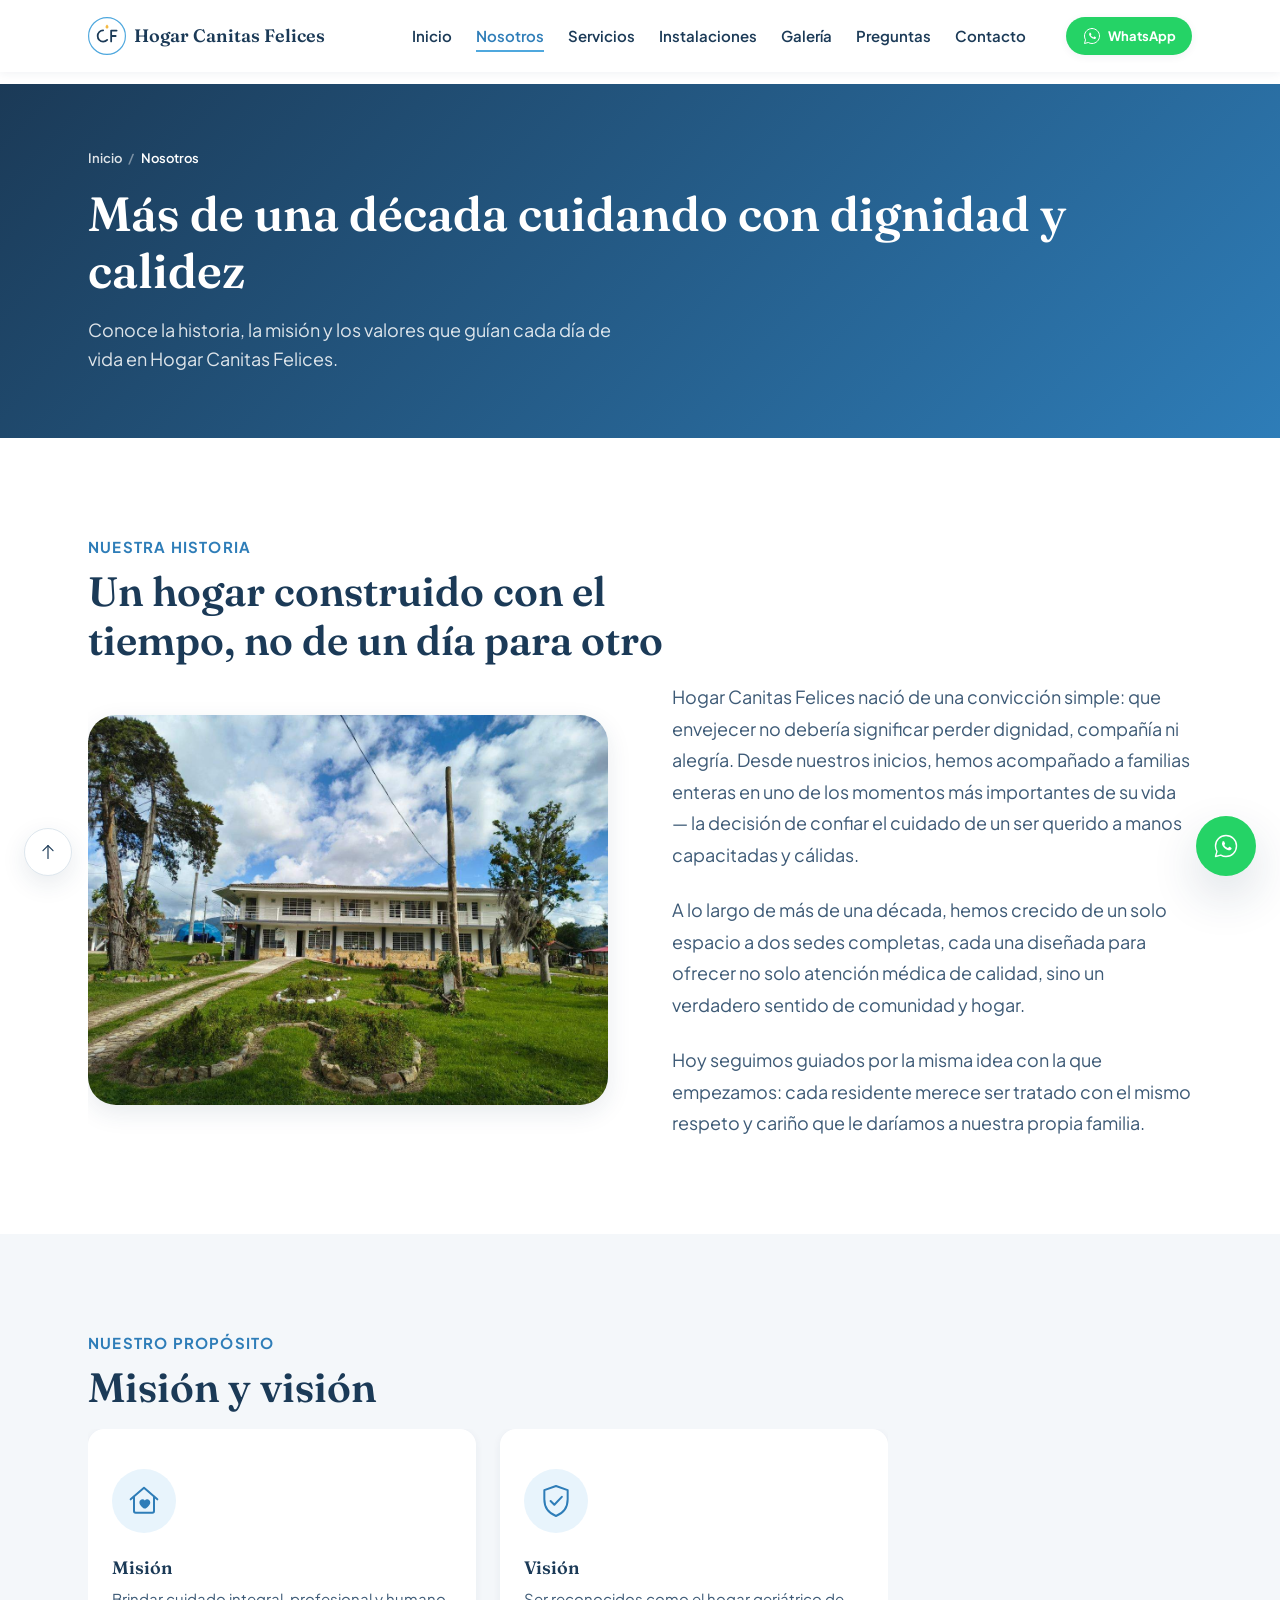
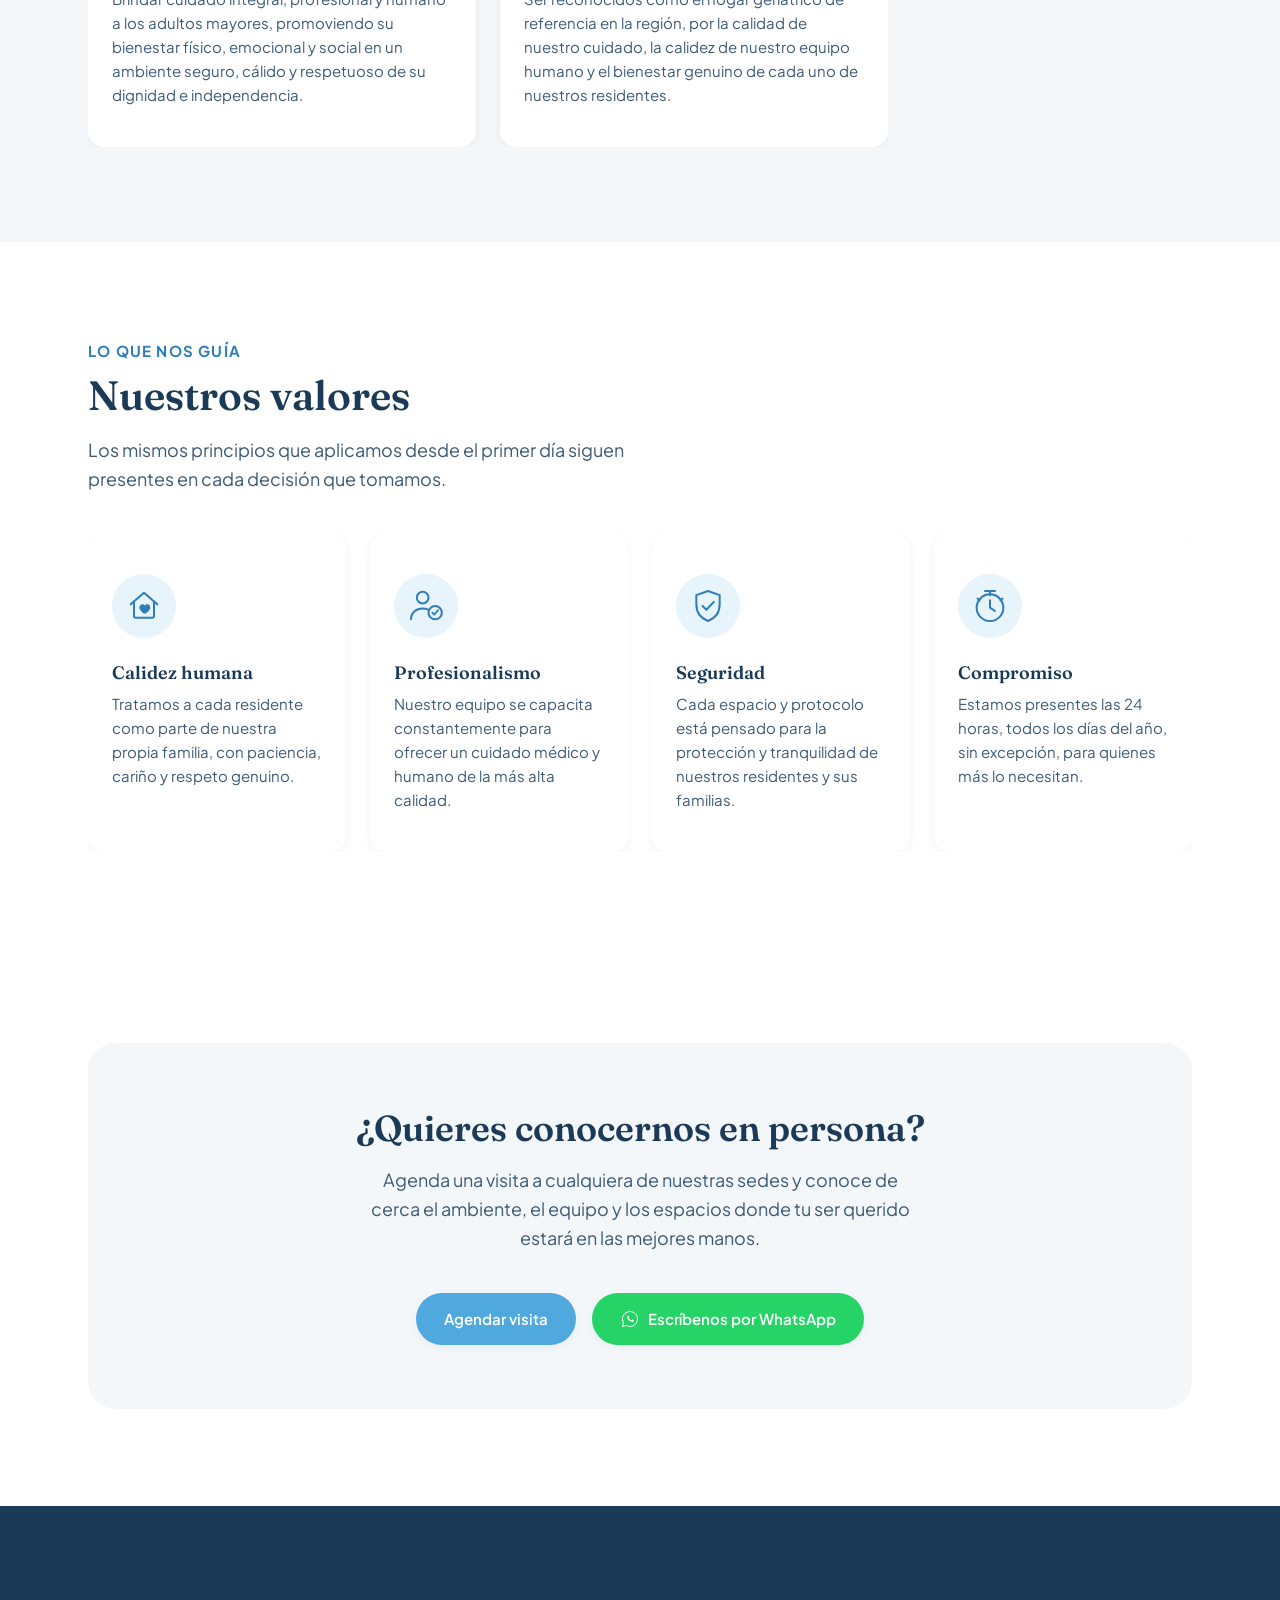
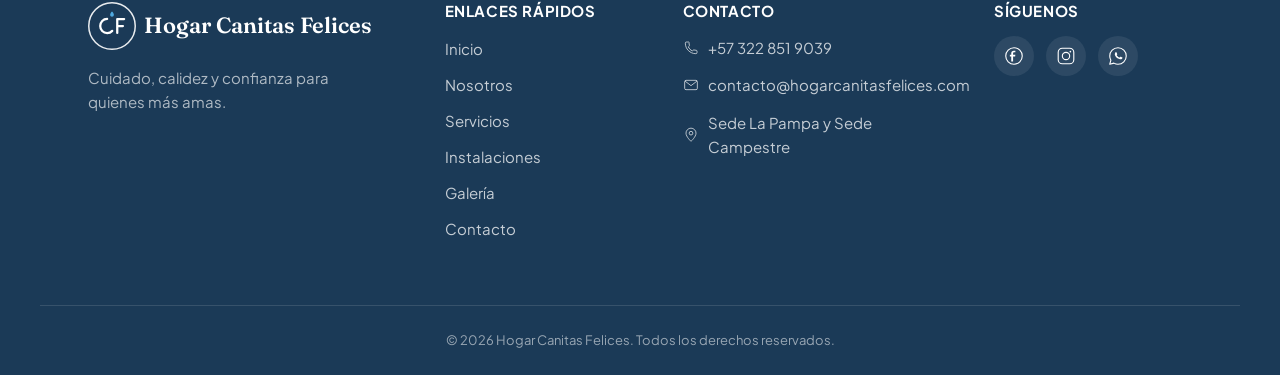
==== commit 636e7f97: "fix(nav): apuntar Instalaciones a sedes.html en todas las paginas Botones 'Conocer instalaciones' de" ====
--- a/nosotros.html
+++ b/nosotros.html
@@ -71,7 +71,7 @@
           <li class="navbar__item"><a href="index.html" class="navbar__link">Inicio</a></li>
           <li class="navbar__item"><a href="nosotros.html" class="navbar__link is-active" aria-current="page">Nosotros</a></li>
           <li class="navbar__item"><a href="servicios.html" class="navbar__link">Servicios</a></li>
-          <li class="navbar__item"><a href="index.html#sedes" class="navbar__link">Instalaciones</a></li>
+          <li class="navbar__item"><a href="sedes.html" class="navbar__link">Instalaciones</a></li>
           <li class="navbar__item"><a href="index.html#galeria" class="navbar__link">Galería</a></li>
           <li class="navbar__item"><a href="index.html#faq" class="navbar__link">Preguntas</a></li>
           <li class="navbar__item"><a href="index.html#contacto" class="navbar__link">Contacto</a></li>
@@ -239,7 +239,7 @@
           <li><a href="index.html">Inicio</a></li>
           <li><a href="nosotros.html">Nosotros</a></li>
           <li><a href="servicios.html">Servicios</a></li>
-          <li><a href="index.html#sedes">Instalaciones</a></li>
+          <li><a href="sedes.html">Instalaciones</a></li>
           <li><a href="index.html#galeria">Galería</a></li>
           <li><a href="index.html#contacto">Contacto</a></li>
         </ul>
--- a/css/page-header.css
+++ b/css/page-header.css
@@ -0,0 +1,57 @@
+/* =====================================================================
+   CANITAS FELICES — page-header.css
+   Encabezado compartido por las páginas internas del Sprint 4
+   (nosotros.html, servicios.html, sedes.html). No existía en la
+   arquitectura original — se agrega como componente propio, siguiendo
+   el mismo criterio que contact.css/loader.css/lightbox.css/faq.css.
+
+   No es un hero de pantalla completa como el del Home: es una banda
+   compacta pensada para páginas de contenido, con breadcrumb para
+   ubicar al usuario dentro del sitio.
+   ===================================================================== */
+
+.page-header {
+  padding-block: var(--space-xl);
+  background: linear-gradient(135deg, var(--color-navy) 0%, var(--color-sky-dark) 100%);
+  margin-top: var(--navbar-height);
+}
+
+.page-header__breadcrumb {
+  display: flex;
+  align-items: center;
+  gap: 0.4rem;
+  font-size: var(--fs-xs);
+  font-weight: 600;
+  color: rgba(255, 255, 255, 0.7);
+  margin-bottom: var(--space-sm);
+}
+
+.page-header__breadcrumb a {
+  color: rgba(255, 255, 255, 0.85);
+  transition: color var(--transition-fast);
+}
+
+.page-header__breadcrumb a:hover {
+  color: var(--color-white);
+}
+
+.page-header__breadcrumb-separator {
+  opacity: 0.6;
+}
+
+.page-header__breadcrumb-current {
+  color: var(--color-white);
+}
+
+.page-header__title {
+  color: var(--color-white);
+  font-size: clamp(var(--fs-2xl), 4vw, var(--fs-3xl));
+  max-width: 34ch;
+}
+
+.page-header__subtitle {
+  color: rgba(255, 255, 255, 0.85);
+  font-size: var(--fs-md);
+  max-width: 42ch;
+  margin-top: var(--space-sm);
+}
--- a/css/content-blocks.css
+++ b/css/content-blocks.css
@@ -0,0 +1,62 @@
+/* =====================================================================
+   CANITAS FELICES — content-blocks.css
+   Patrón "imagen + texto" en dos columnas, reutilizable en cualquier
+   página interna (nosotros.html, servicios.html, sedes.html). Evita
+   duplicar el mismo grid en el CSS de cada página (CLAUDE.md §2.5).
+   ===================================================================== */
+
+.media-text {
+  display: grid;
+  grid-template-columns: 1fr 1fr;
+  gap: var(--space-xl);
+  align-items: center;
+}
+
+.media-text--reverse .media-text__image {
+  order: 2;
+}
+
+.media-text__image img {
+  width: 100%;
+  height: 100%;
+  aspect-ratio: 4 / 3;
+  object-fit: cover;
+  border-radius: var(--radius-lg);
+  box-shadow: var(--shadow-md);
+}
+
+.media-text__text p {
+  color: var(--color-navy-soft);
+  font-size: var(--fs-md);
+  line-height: 1.75;
+  margin-bottom: var(--space-md);
+}
+
+.media-text__text p:last-child {
+  margin-bottom: 0;
+}
+
+.media-text__list {
+  margin-top: var(--space-md);
+  display: flex;
+  flex-direction: column;
+  gap: var(--space-xs);
+}
+
+.media-text__list li {
+  display: flex;
+  align-items: flex-start;
+  gap: var(--space-xs);
+  color: var(--color-navy-soft);
+  font-size: var(--fs-sm);
+}
+
+.media-text__list li::before {
+  content: '';
+  flex-shrink: 0;
+  width: 6px;
+  height: 6px;
+  margin-top: 0.55rem;
+  border-radius: var(--radius-full);
+  background-color: var(--color-sky);
+}
--- a/css/nosotros.css
+++ b/css/nosotros.css
@@ -0,0 +1,44 @@
+/* =====================================================================
+   CANITAS FELICES — nosotros.css
+   Estilos específicos de la página "Nosotros" que no existen ya en
+   otros archivos. Los bloques de "Valores" y "Misión y visión"
+   reutilizan directamente .why__grid/.why-card (cards.css) — no se
+   duplica ese patrón aquí, siguiendo CLAUDE.md §2.5 (no duplicar código).
+   ===================================================================== */
+
+/* Nota: el patrón "imagen + texto" (historia) vive en css/content-blocks.css
+   (.media-text), compartido con servicios.html y sedes.html. */
+
+/* --- Variante de 2 columnas para Misión y Visión, reutilizando .why-card --- */
+.mission-grid {
+  grid-template-columns: repeat(2, 1fr);
+  max-width: 50rem;
+}
+
+/* --- CTA final de la página --- */
+.about-cta {
+  background-color: var(--color-gray-light);
+  border-radius: var(--radius-lg);
+  padding: var(--space-xl) var(--space-lg);
+  text-align: center;
+}
+
+.about-cta__title {
+  font-size: var(--fs-2xl);
+  margin-bottom: var(--space-sm);
+}
+
+.about-cta__text {
+  color: var(--color-navy-soft);
+  font-size: var(--fs-md);
+  max-width: 42ch;
+  margin-inline: auto;
+  margin-bottom: var(--space-lg);
+}
+
+.about-cta__actions {
+  display: flex;
+  justify-content: center;
+  flex-wrap: wrap;
+  gap: var(--space-sm);
+}
